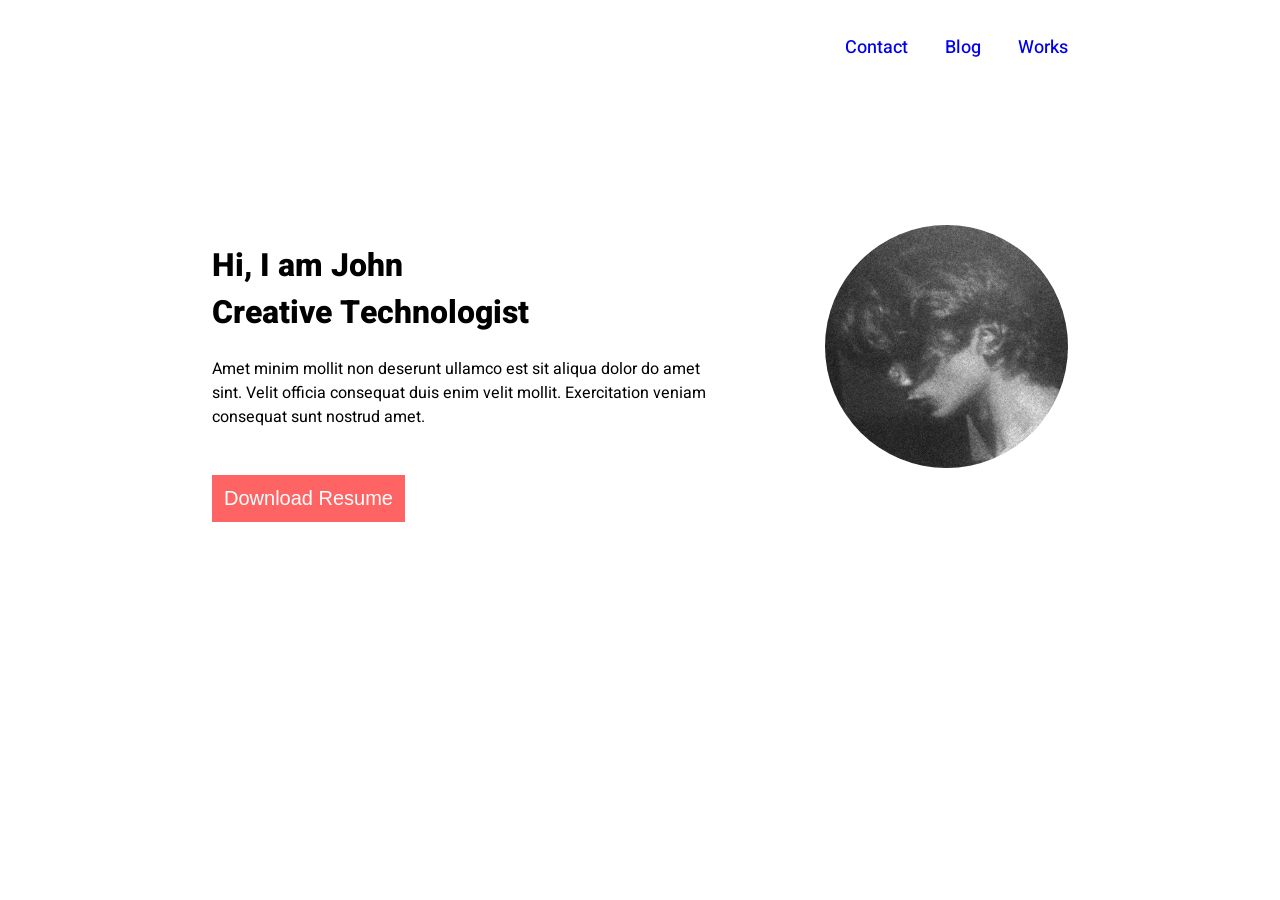
==== index.html @ 4af4e21b "this is copy of portfolio" ====
<!DOCTYPE html>
<html lang="en">
<head>
    <meta charset="UTF-8">
    <meta name="viewport" content="width=device-width, initial-scale=1.0">
 <link rel="preconnect" href="https://fonts.googleapis.com">
<link rel="preconnect" href="https://fonts.gstatic.com" crossorigin>
<link href="https://fonts.googleapis.com/css2?family=Heebo:wght@100..900&display=swap" rel="stylesheet">
    <title>Document</title>
    <link rel="stylesheet" href="style/main.css">
</head>
<body>
    <header class="container">
    <nav>
        <ul>
            <li><a href="#">Works</a></li>
            <li><a href="#">Blog</a></li>
            <li><a href="#">Contact</a></li>
        </ul>
    </nav>
    </header>    
    <div class="center-container heebo-bold">
        <div class="lef-side">
            <h1 class="heebo-bold">Hi, I am John <br>
            Creative Technologist</h1>
            <div class="para">
            <p class="heebo-regular">
                Amet minim mollit non deserunt ullamco est sit aliqua dolor do amet <br> sint. Velit officia consequat duis enim velit mollit. Exercitation veniam consequat sunt nostrud amet.  
            </p>
            </div>
            <button class="download">Download Resume</button>
        </div>
        <div class="right-side">
            <div class="second"></div>
            <img src="images/5.jpeg" alt="Profile Image">
            
        </div>
    </div>

</body>
</html>
---- style/main.css ----
*{
    text-decoration: none;
    list-style: none;
    
} 
 body{
    margin: 0;
 }
.container{
    width: 856px;
    margin:  auto;
    height: 55px;
    font-family: "Heebo", sans-serif;
    font-optical-sizing: auto;
    font-weight: 500;
    font-style: normal;
}
nav{
    margin-top: 20px;
}
nav ul{
    margin: 0;
    padding: 0;
    list-style: none;
    margin-top: -20px;
}
nav ul li{
    margin-top: 34px;
    display: inline;
    float: right;
    margin-left: 37px;
    font-size: 18px;
}
.heebo{
  font-family: "Heebo", sans-serif;
  font-optical-sizing: auto;
  font-weight: 500;
  font-style: normal;
  color: black;
}
.heebo-regular {
  font-family: "Heebo", sans-serif;
  font-optical-sizing: auto;
  font-weight: 400;
  font-style: normal;
}
.heebo-bold {
  font-family: "Heebo", sans-serif;
  font-optical-sizing: auto;
  font-weight: 800;
  font-style: normal;
}

.center-container{
    width: 856px;
    height: 306px;
    justify-content: center;
    display: flex;
    align-items: center;
    margin: auto;
    margin-top: 163px;
}
.left-side{
    width: 491px;
}
.left-side h1{
    line-height: 60px;
    font-size: 44px;
}
.left-side .para{
    width: 66px;
    line-height: auto;
}

.right-side{
    width: 365px;
    height: 243px;
    float: right;
}
img{
    width: 243px;
    height: 243px;
    border-radius: 50%;
    margin-top: -25px;
    margin-left: 117px;
}
.second{
    width: 243px;
    height: 243px;display: inline;
    border-radius: 50%;
    background-color: burlywood;
    z-index: -1;
}
.download{
    margin-top: 30px;
    font-size: 20px;
    padding: 12px;
    background-color: #FF6464;
    color: white;
    box-shadow: none;
    border: none;
}
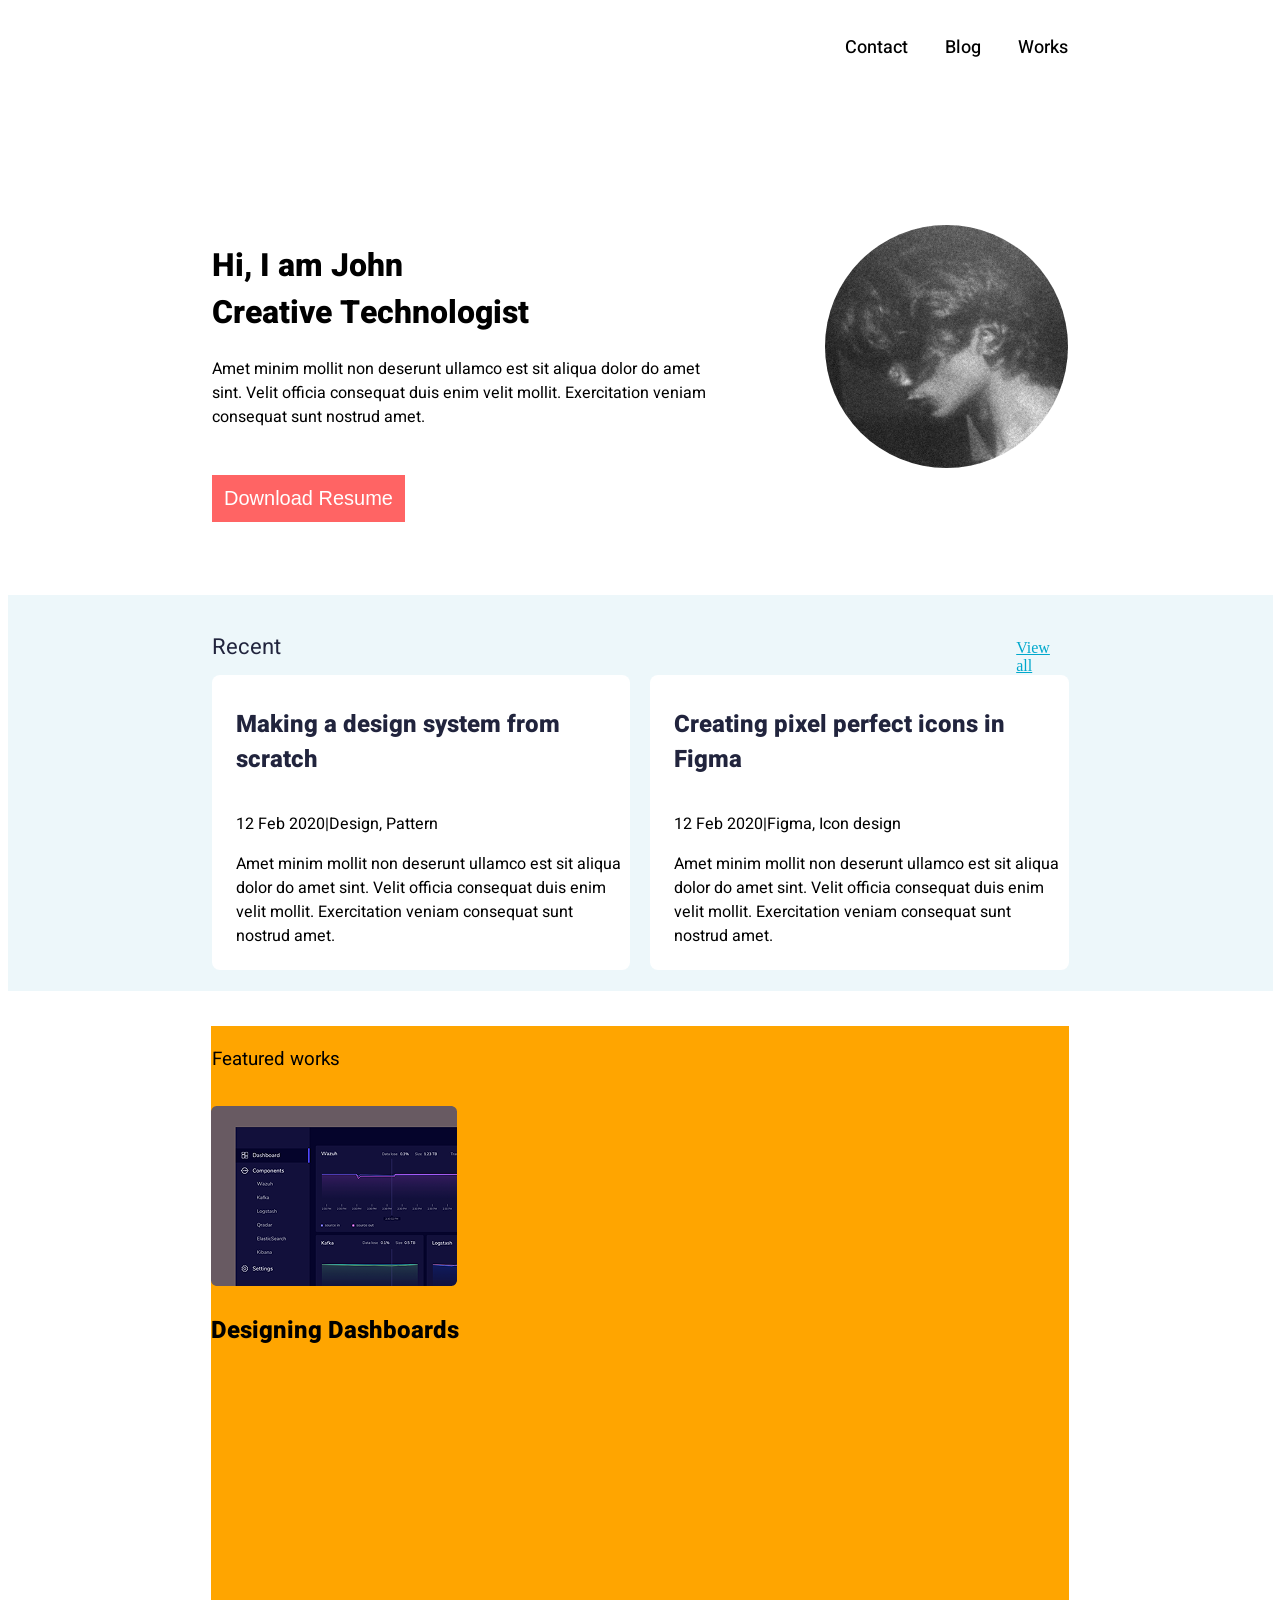
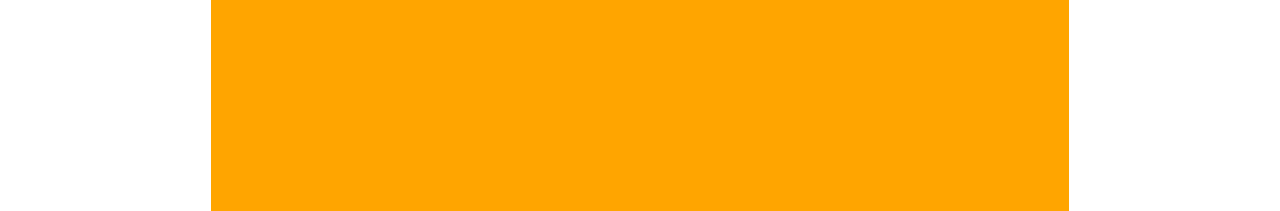
==== commit 29420164: "added recent" ====
--- a/index.html
+++ b/index.html
@@ -32,8 +32,45 @@
         </div>
         <div class="right-side">
             <div class="second"></div>
-            <img src="images/5.jpeg" alt="Profile Image">
+            <img src="images/5.jpeg" alt="Profile Image" class="logo-image">
             
+        </div>
+    </div>
+    <div class="recent-main">
+        <div class="heading">
+            <h3 class="heebo-regular">Recent posts</h3>
+       <a href="#">View all</a>
+        </div>
+        <div class="head-main">
+
+        <div class="right-head">
+
+            <h2 class="heebo-bold">Making a design system from scratch</h2>
+            <p class="heebo-regular">12 Feb 2020ㅤ|ㅤDesign, Pattern</p>
+            <p class="text-left heebo-regular">
+                Amet minim mollit non deserunt ullamco est sit aliqua dolor do amet sint. Velit officia consequat duis enim velit mollit. Exercitation veniam consequat sunt nostrud amet.
+            </p>
+
+        </div>
+
+        <div class="left-head">
+
+            <h2 class="heebo-bold">Creating pixel perfect icons in Figma</h2>
+            <p class="heebo-regular">12 Feb 2020ㅤ|ㅤFigma, Icon design</p>
+            <p class="text-right heebo-regular">
+                Amet minim mollit non deserunt ullamco est sit aliqua dolor do amet sint. Velit officia consequat duis enim velit mollit. Exercitation veniam consequat sunt nostrud amet.
+            </p>
+
+        </div>
+        </div>
+    </div>
+    <div class="featured-work heebo-regular">
+        <div class="heading">
+            <h3 class="heebo-regular">Featured works</h3>
+        </div>
+        <div class="image"><img src="images/oneimage.png" alt=""></div>
+        <div class="text">
+            <h2 class="heebo-bold">Designing Dashboards</h2>
         </div>
     </div>
 
--- a/style/main.css
+++ b/style/main.css
@@ -6,6 +6,44 @@
  body{
     margin: 0;
  }
+ nav{
+     margin-top: 20px;
+    }
+    nav ul{
+        margin: 0;
+        padding: 0;
+        list-style: none;
+        margin-top: -20px;
+    }
+    nav ul li{
+        margin-top: 34px;
+        display: inline;
+        float: right;
+        margin-left: 37px;
+        font-size: 18px;
+    }
+    nav ul li a {
+        color: black;
+    }
+    .heebo{
+        font-family: "Heebo", sans-serif;
+        font-optical-sizing: auto;
+        font-weight: 500;
+        font-style: normal;
+        color: black;
+    }
+    .heebo-regular {
+        font-family: "Heebo", sans-serif;
+  font-optical-sizing: auto;
+  font-weight: 400;
+  font-style: normal;
+}
+.heebo-bold {
+    font-family: "Heebo", sans-serif;
+    font-optical-sizing: auto;
+    font-weight: 800;
+    font-style: normal;
+}
 .container{
     width: 856px;
     margin:  auto;
@@ -15,42 +53,6 @@
     font-weight: 500;
     font-style: normal;
 }
-nav{
-    margin-top: 20px;
-}
-nav ul{
-    margin: 0;
-    padding: 0;
-    list-style: none;
-    margin-top: -20px;
-}
-nav ul li{
-    margin-top: 34px;
-    display: inline;
-    float: right;
-    margin-left: 37px;
-    font-size: 18px;
-}
-.heebo{
-  font-family: "Heebo", sans-serif;
-  font-optical-sizing: auto;
-  font-weight: 500;
-  font-style: normal;
-  color: black;
-}
-.heebo-regular {
-  font-family: "Heebo", sans-serif;
-  font-optical-sizing: auto;
-  font-weight: 400;
-  font-style: normal;
-}
-.heebo-bold {
-  font-family: "Heebo", sans-serif;
-  font-optical-sizing: auto;
-  font-weight: 800;
-  font-style: normal;
-}
-
 .center-container{
     width: 856px;
     height: 306px;
@@ -77,7 +79,7 @@
     height: 243px;
     float: right;
 }
-img{
+.logo-image{
     width: 243px;
     height: 243px;
     border-radius: 50%;
@@ -99,4 +101,88 @@
     color: white;
     box-shadow: none;
     border: none;
+}
+.recent-main{
+    width: 1265px;
+    height: 396px;
+    margin: auto;
+    background-color: #EDF7FA;
+    align-items: center;
+    margin-top: 71px;
+    margin-bottom: 35px;
+}
+.heading{
+    height: 60px;
+    /* background-color: red; */
+    margin: auto;
+    width: 857px;
+    display: flex;
+    margin-bottom: 20px;
+    
+}
+.recent-main h3{
+    float: left;
+    line-height: 60px;
+    color: #21243D;
+    font-size: 22px;
+    display: inline;
+}
+.recent-main a{
+    color: #00A8CC;
+    text-decoration: underline;
+    font-size: 16px;
+    margin-top: 44px;
+    float: right;
+    margin-left: 680px;
+}
+.head-main{
+    width: 857px;
+    height: 296px;
+    /* background-color: rgb(56, 255, 115); */
+    margin: auto;
+    display: flex;
+}
+.right-head{
+    width: 418px;
+    height: 295px;
+    background-color: white;
+    justify-content: center;
+    align-items: center;
+    padding-left: 24px;
+    border-radius: 8px;
+}
+.right-head h2{
+    width: 374px;
+    height: 85px;
+    margin-top: 32px;
+    color: #21243D;
+}
+.right-head p{
+    line-height: auto;
+}
+.left-head{
+    margin-left: 20px;
+    width: 418px;
+    height: 295px;
+    background-color: white;
+    float: right;
+    border-radius: 8px;
+    align-items: center;
+    padding-left: 24px;
+}
+.left-head h2{
+    width: 374px;
+    height: 85px;
+    margin-top: 32px;
+    color: #21243D;
+}
+.featured-work{
+    background-color: orange;
+    margin: auto;
+    width: 858px;
+    height: 785px;
+}
+.image{
+    width: 246px;
+    height: 180px;display: inline;
 }
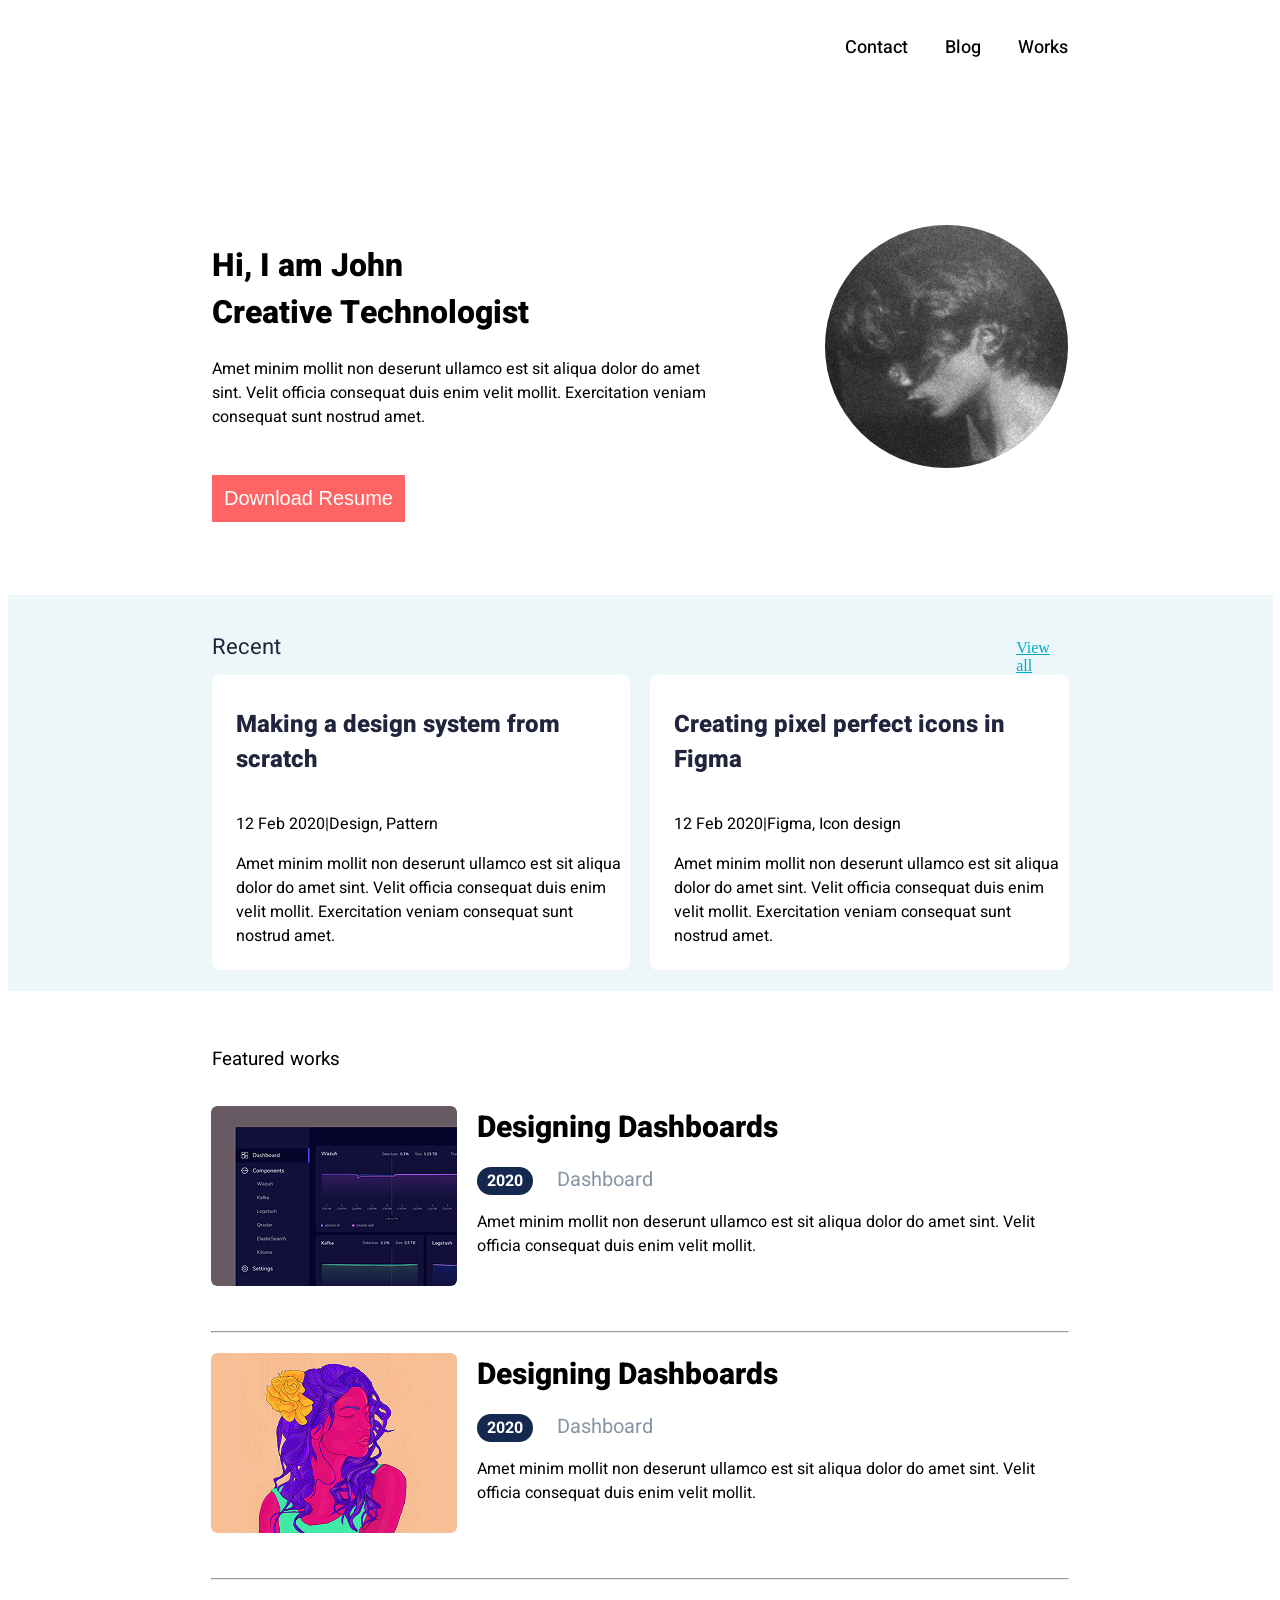
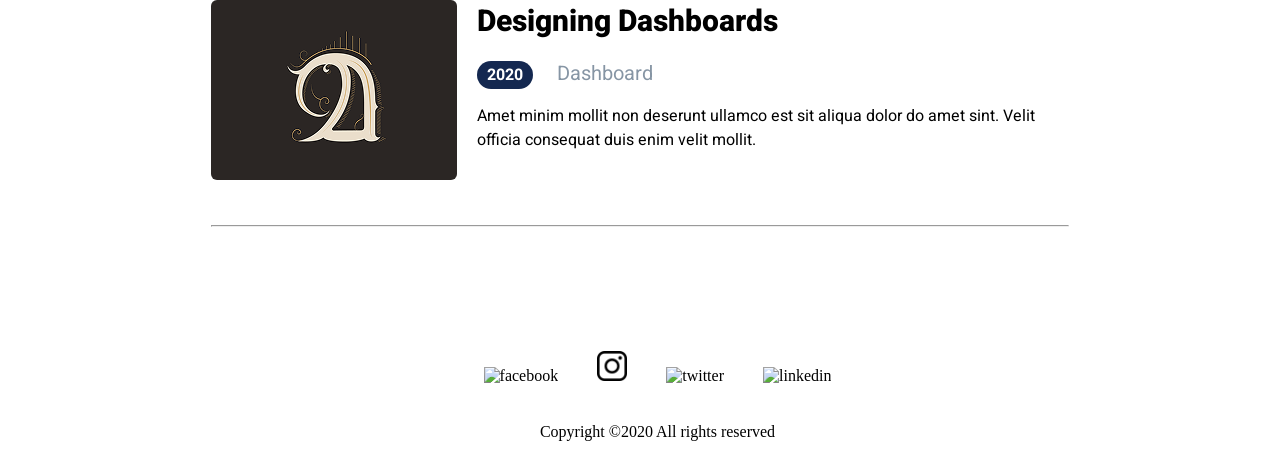
==== commit 6801345f: "completed home page alhumdulillha" ====
--- a/index.html
+++ b/index.html
@@ -68,11 +68,84 @@
         <div class="heading">
             <h3 class="heebo-regular">Featured works</h3>
         </div>
-        <div class="image"><img src="images/oneimage.png" alt=""></div>
+        <!-- <div class="image"><img src="images/oneimage.png" alt=""></div>
         <div class="text">
             <h2 class="heebo-bold">Designing Dashboards</h2>
-        </div>
+        </div> -->
+        <!-- 1st div -->
+         <div class="division1">
+    <div class="work-image">
+
+      <img src="./images/oneimage.png">
+
     </div>
+    
+    <div class="content">
+      <h3 class="heebo-bold">Designing Dashboards</h3>
+      <div class="para-content">
+        <span class="part-1">2020</span>
+        <span class="ctg">Dashboard</span>
+      </div>
+      <p class="heebo-regular">Amet minim mollit non deserunt ullamco est sit aliqua dolor do amet sint. Velit officia consequat duis enim velit mollit.</p>
+    </div>
+  </div>
+<hr>
+<!-- 2nd division -->
+       <div class="division1">
+    <div class="work-image">
+
+      <img src="./images/secondimage.png">
+
+    </div>
+    
+    <div class="content">
+      <h3 class="heebo-bold">Designing Dashboards</h3>
+      <div class="para-content">
+        <span class="part-1">2020</span>
+        <span class="ctg">Dashboard</span>
+      </div>
+      <p class="heebo-regular">Amet minim mollit non deserunt ullamco est sit aliqua dolor do amet sint. Velit officia consequat duis enim velit mollit.</p>
+    </div>
+  </div>
+<hr>
+ <!-- third division -->
+   <div class="division1">
+    <div class="work-image">
+
+      <img src="./images/thirdimage.png">
+
+    </div>
+    
+    <div class="content">
+      <h3 class="heebo-bold">Designing Dashboards</h3>
+      <div class="para-content">
+        <span class="part-1">2020</span>
+        <span class="ctg">Dashboard</span>
+      </div>
+      <p class="heebo-regular">Amet minim mollit non deserunt ullamco est sit aliqua dolor do amet sint. Velit officia consequat duis enim velit mollit.</p>
+    </div>
+  </div>
+<hr>
+    </div>
+    </div>
+    
+     
+    </div>
+    
+         
+  <!-- footer -->
+   <footer><div class="icons-main">
+    <img src="/images/facebook.png" alt="facebook" class="icons">
+    <img src="/images/instagram.png" alt="instagram" class="icons">
+    <img src="/images/twitter.png" alt="twitter" class="icons">
+    <img src="/images/linkedin.png" alt="linkedin" class="icons">
+    </div>
+   </footer>
+   <div class="copy">Copyright ©2020 All rights reserved</div>
+   
+    
+ 
+
 
 </body>
 </html>
--- a/style/main.css
+++ b/style/main.css
@@ -177,12 +177,84 @@
     color: #21243D;
 }
 .featured-work{
-    background-color: orange;
+    /* background-color: orange; */
     margin: auto;
     width: 858px;
     height: 785px;
 }
-.image{
+/* .image{
     width: 246px;
     height: 180px;display: inline;
+} */
+ 
+.division1{
+  display: flex; 
+  padding-bottom: 30px;
+}
+
+.work-image img {
+  width: 246px;
+  height: 180px;
+  object-fit: cover;
+  border-radius: 6px;
+}
+.content{
+    margin-left: 20px;
+}
+.content h3 {
+  font-size: 30px;
+  margin: 0 0 15px 0;
+}
+
+.para-content{
+  margin-bottom: 15px;
+}
+
+.part-1{
+  background-color: #142850;
+  color: white;
+  padding: 2px 10px;
+  border-radius: 16px;
+  font-weight: bold;
+  margin-right: 20px;
+}
+
+.ctg {
+  color: #8695A4;
+  font-size: 20px;
+}
+
+.ctg p {
+  line-height: auto;
+  margin: 0;
+}
+hr{
+    margin-bottom: 20px;
+}
+footer{
+    width: 1152px;
+    height: 182px;
+    margin: auto;
+    display: flex;
+    align-items: center;
+    justify-content: center;
+}
+footer .icon-main{
+    width: 232px;
+    height: 32px;
+    align-items: center;
+}
+footer .icons{
+    width: 30px;
+    height: 30px;
+    padding-left: 35px;
+    margin-top: 132px;
+}
+.copy{
+    display: flex;
+    justify-content: center;
+    align-items: center;
+    margin-left: 35px;
+    margin-top: 30px;
+    margin-bottom: 30px;
 }
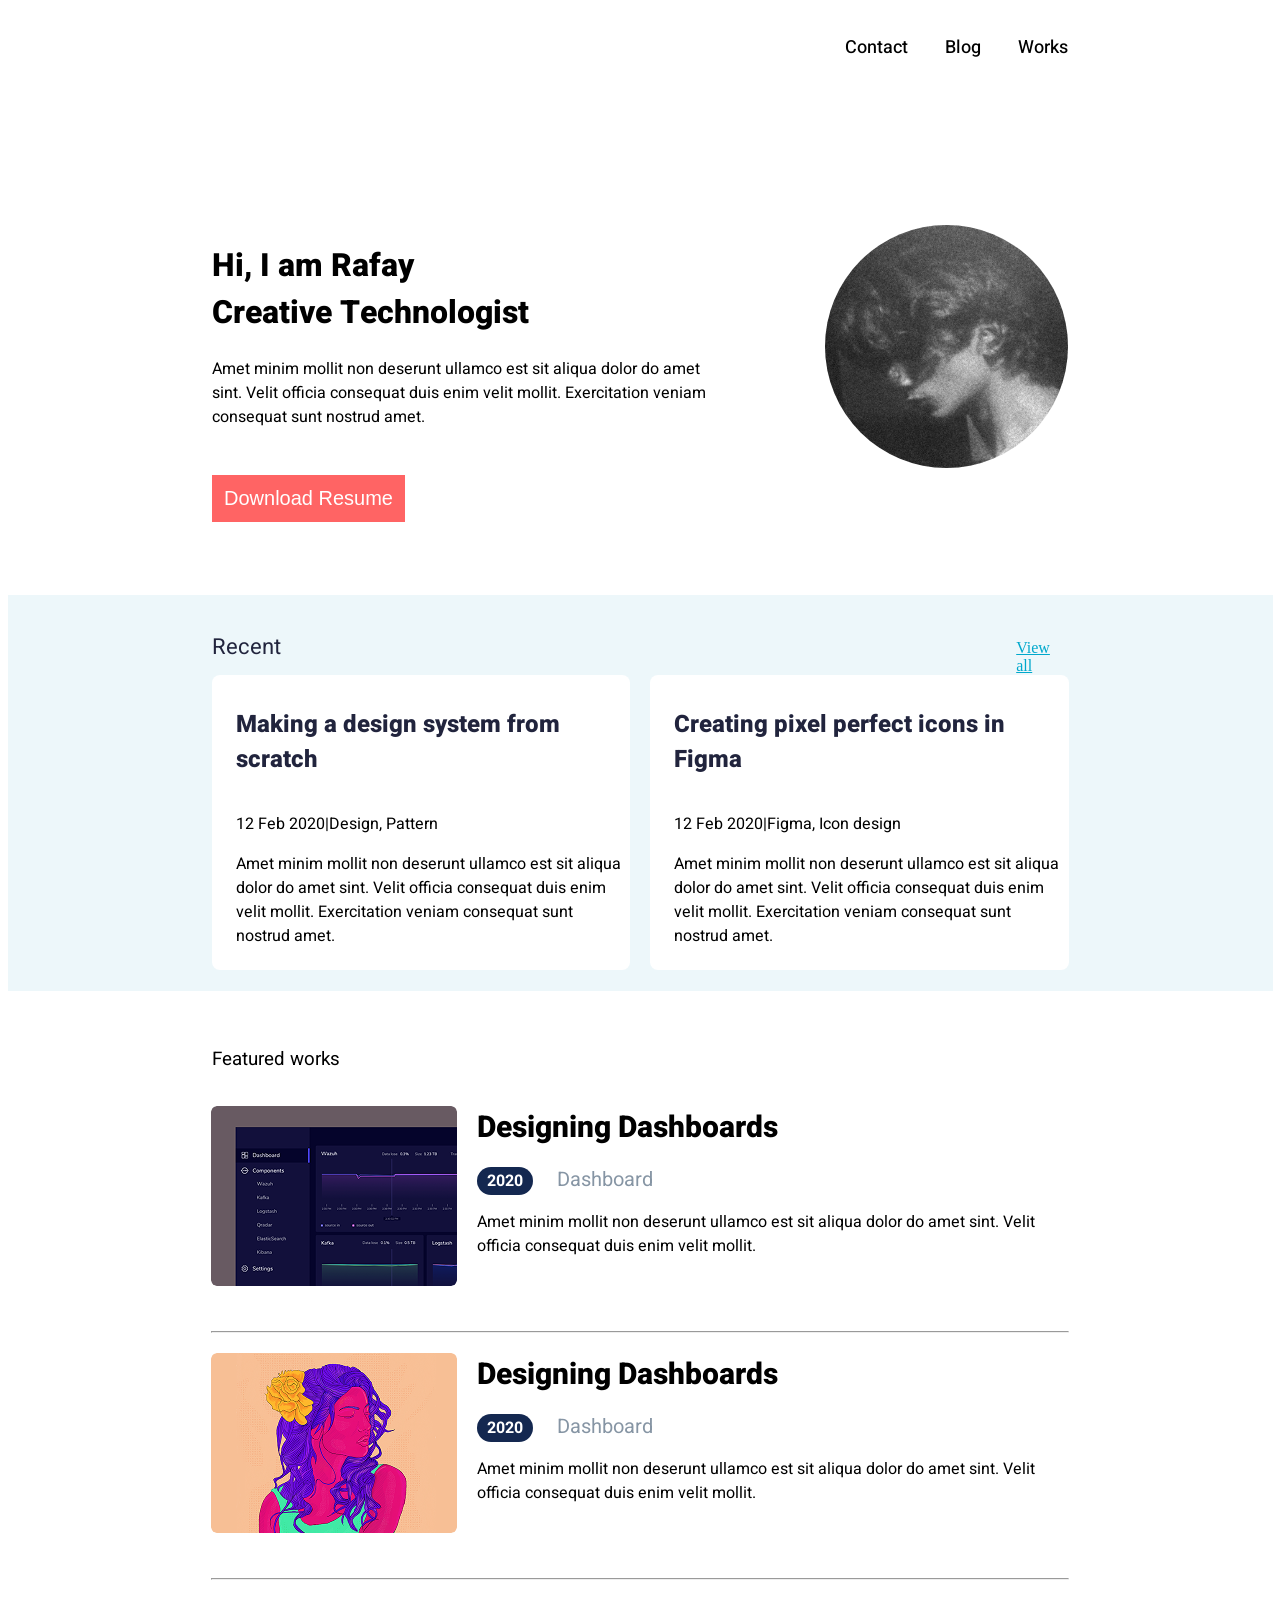
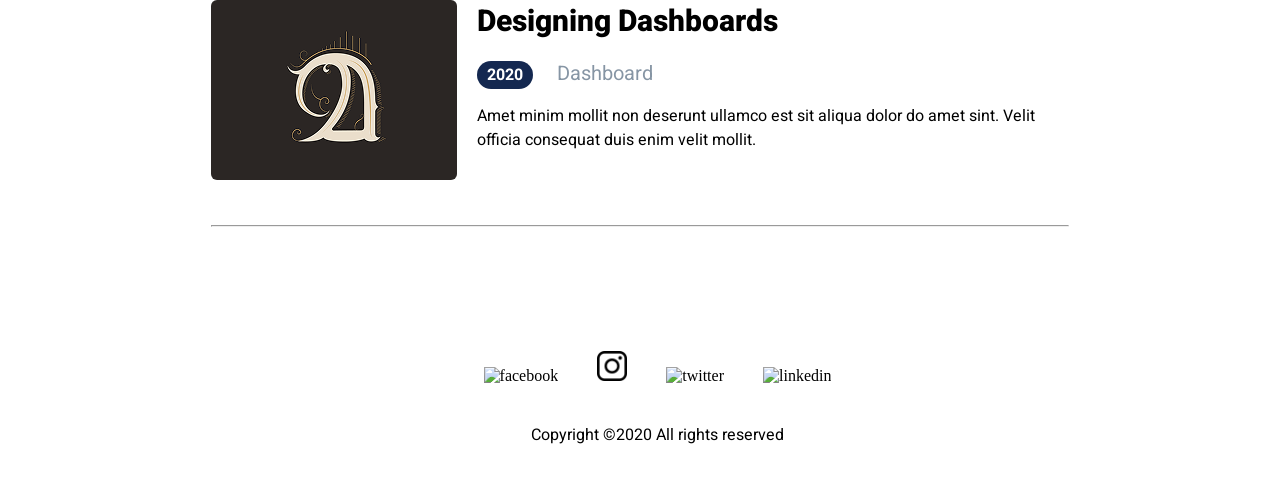
==== commit 9f1dd183: "full work done" ====
--- a/index.html
+++ b/index.html
@@ -21,7 +21,7 @@
     </header>    
     <div class="center-container heebo-bold">
         <div class="lef-side">
-            <h1 class="heebo-bold">Hi, I am John <br>
+            <h1 class="heebo-bold">Hi, I am Rafay <br>
             Creative Technologist</h1>
             <div class="para">
             <p class="heebo-regular">
@@ -141,7 +141,7 @@
     <img src="/images/linkedin.png" alt="linkedin" class="icons">
     </div>
    </footer>
-   <div class="copy">Copyright ©2020 All rights reserved</div>
+   <div class="copy heebo-regular">Copyright ©2020 All rights reserved</div>
    
     
  
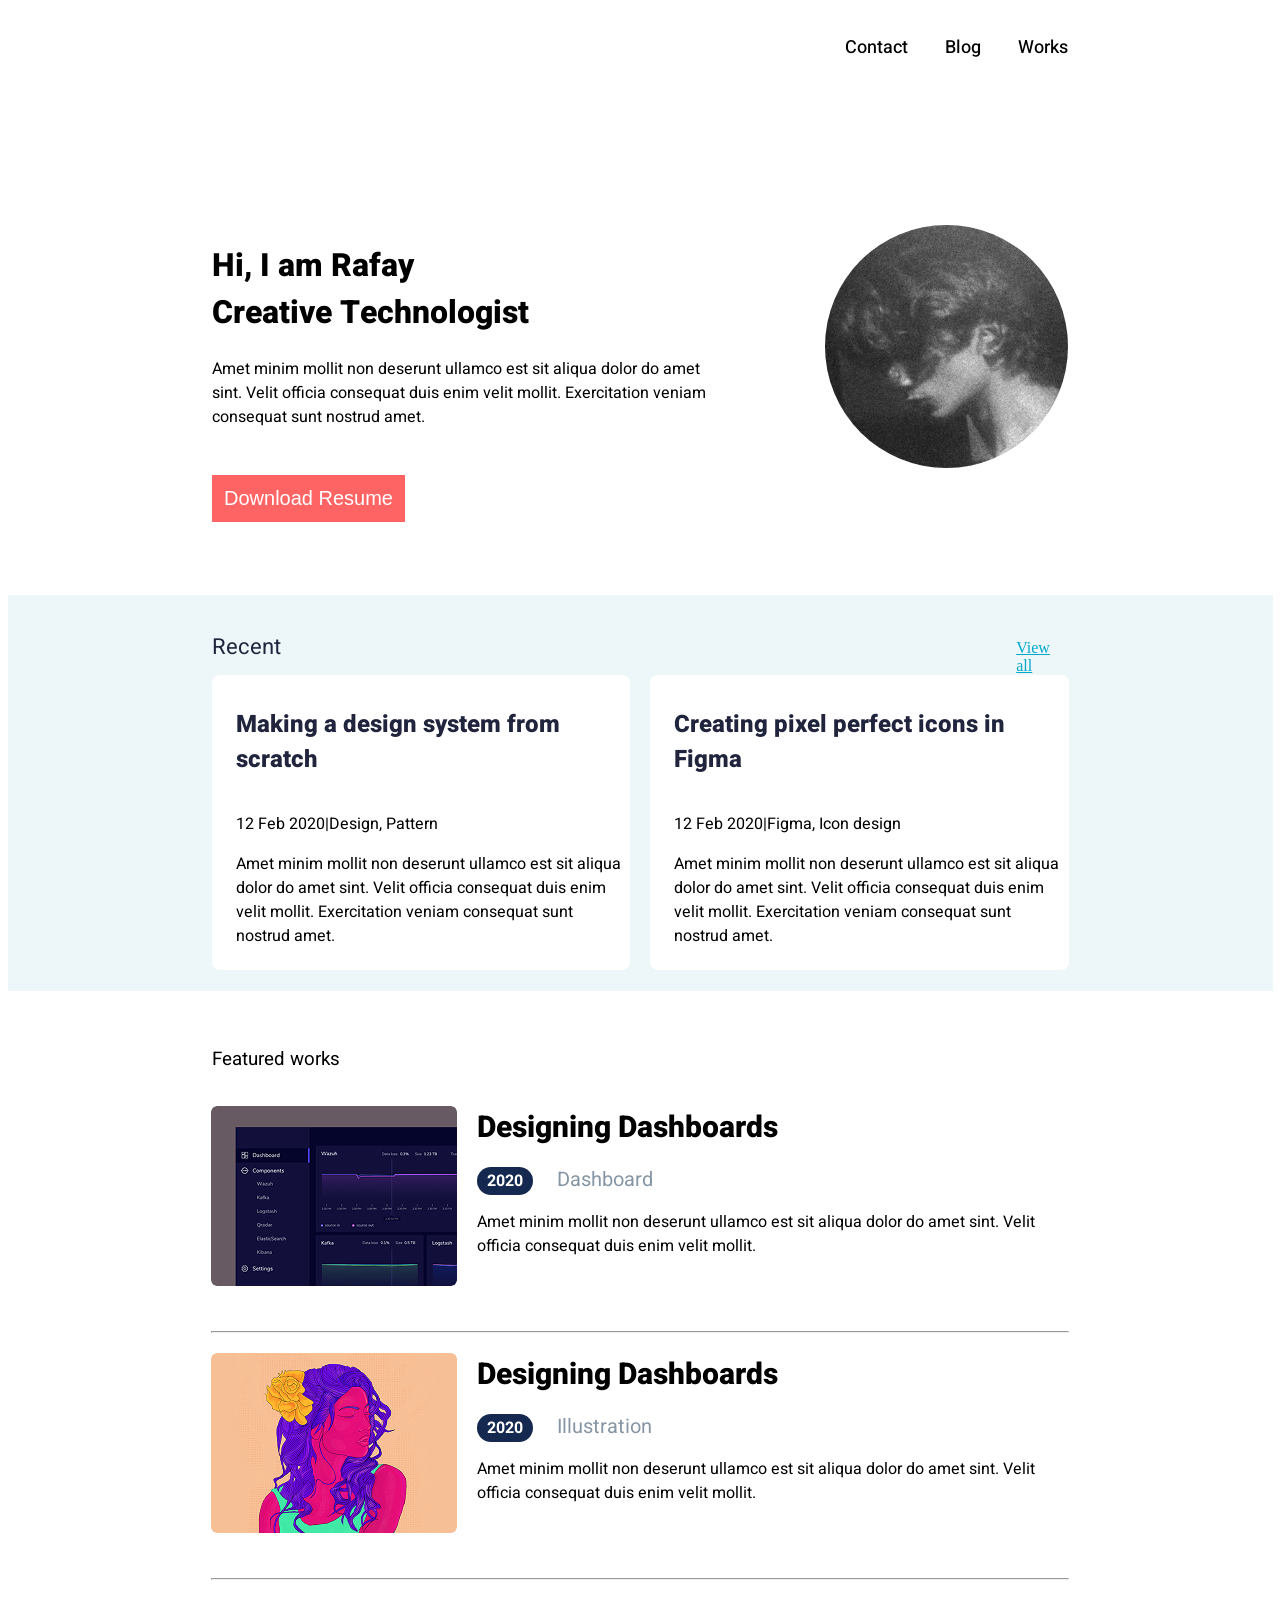
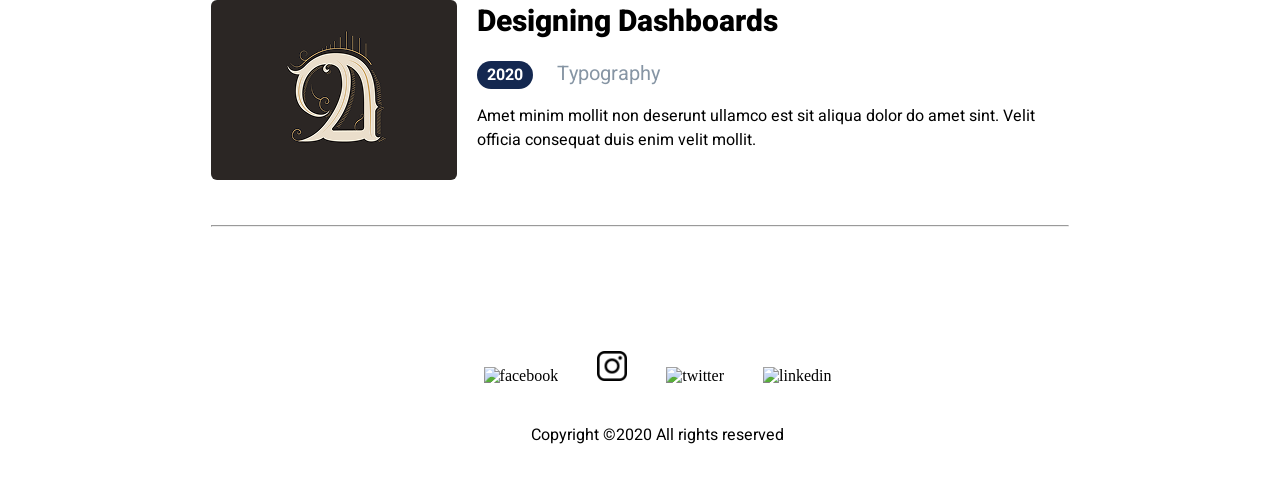
==== commit f4c32fc8: "done" ====
--- a/index.html
+++ b/index.html
@@ -102,7 +102,7 @@
       <h3 class="heebo-bold">Designing Dashboards</h3>
       <div class="para-content">
         <span class="part-1">2020</span>
-        <span class="ctg">Dashboard</span>
+        <span class="ctg">Illustration</span>
       </div>
       <p class="heebo-regular">Amet minim mollit non deserunt ullamco est sit aliqua dolor do amet sint. Velit officia consequat duis enim velit mollit.</p>
     </div>
@@ -120,7 +120,7 @@
       <h3 class="heebo-bold">Designing Dashboards</h3>
       <div class="para-content">
         <span class="part-1">2020</span>
-        <span class="ctg">Dashboard</span>
+        <span class="ctg">Typography</span>
       </div>
       <p class="heebo-regular">Amet minim mollit non deserunt ullamco est sit aliqua dolor do amet sint. Velit officia consequat duis enim velit mollit.</p>
     </div>
--- a/style/main.css
+++ b/style/main.css
@@ -6,25 +6,32 @@
  body{
     margin: 0;
  }
- nav{
+
+ /* NAVIGATION STARTS */
+
+nav{
      margin-top: 20px;
-    }
-    nav ul{
-        margin: 0;
-        padding: 0;
-        list-style: none;
-        margin-top: -20px;
-    }
-    nav ul li{
-        margin-top: 34px;
-        display: inline;
-        float: right;
-        margin-left: 37px;
-        font-size: 18px;
-    }
-    nav ul li a {
-        color: black;
-    }
+}
+nav ul{
+    margin: 0;
+    padding: 0;
+    list-style: none;
+    margin-top: -20px;
+}
+nav ul li{
+   margin-top: 34px;
+    display: inline;
+    float: right;
+    margin-left: 37px;
+    font-size: 18px;
+}
+nav ul li a {
+    color: black;
+}
+
+    /* NAVIGATION ENDS */
+
+    /* HEEBO FONTS STARTS */
     .heebo{
         font-family: "Heebo", sans-serif;
         font-optical-sizing: auto;
@@ -44,6 +51,10 @@
     font-weight: 800;
     font-style: normal;
 }
+
+    /* HEEBO FONTS ENDS */
+
+    /* CONTAINER STARTS */
 .container{
     width: 856px;
     margin:  auto;
@@ -102,6 +113,10 @@
     box-shadow: none;
     border: none;
 }
+
+    /* CONTAINER ENDS */
+
+    /* RECENT STARTS */
 .recent-main{
     width: 1265px;
     height: 396px;
@@ -176,6 +191,11 @@
     margin-top: 32px;
     color: #21243D;
 }
+
+    /* RECENT ENDS */
+
+    /* FEATURED STARTS */
+
 .featured-work{
     /* background-color: orange; */
     margin: auto;
@@ -231,6 +251,10 @@
 hr{
     margin-bottom: 20px;
 }
+
+    /* FEATURES ENDS */
+
+    /* FOOTER STARTS */
 footer{
     width: 1152px;
     height: 182px;
@@ -257,4 +281,5 @@
     margin-left: 35px;
     margin-top: 30px;
     margin-bottom: 30px;
-}+}
+    /* FOOTER ENDS */
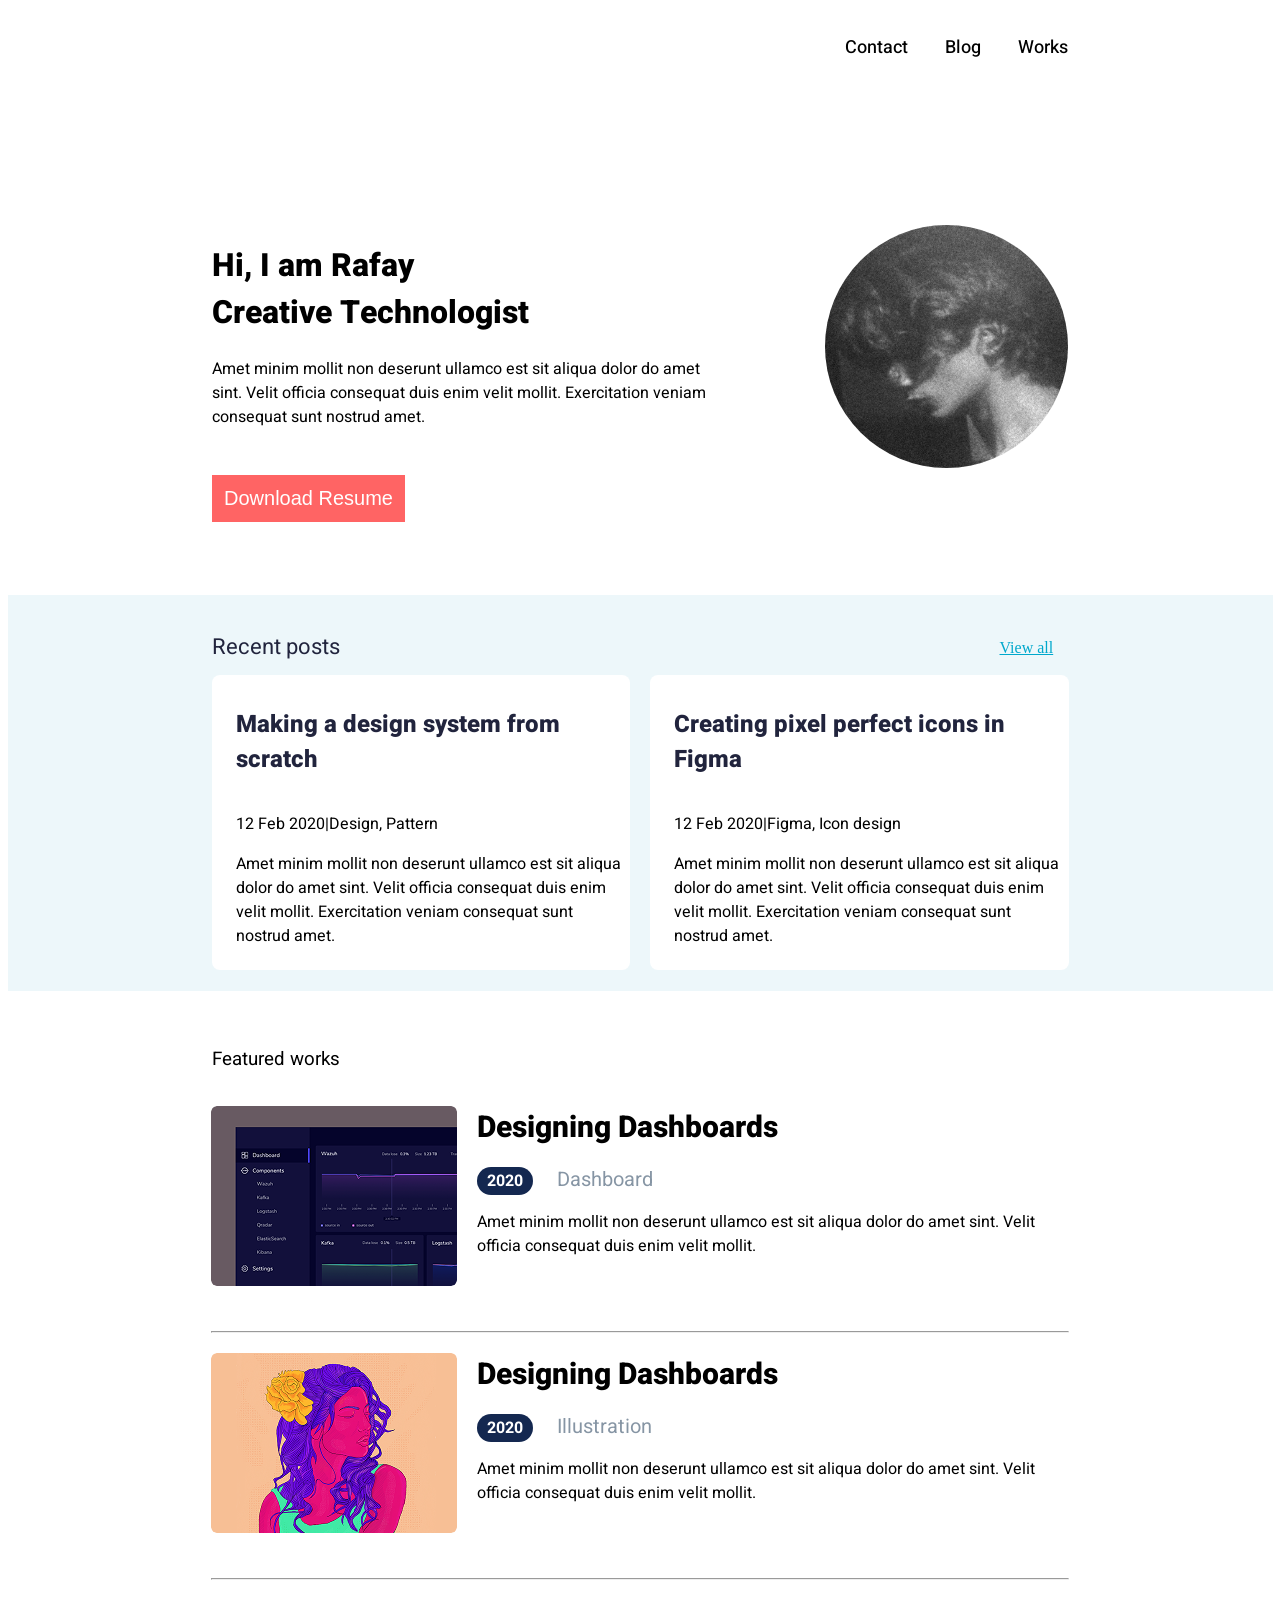
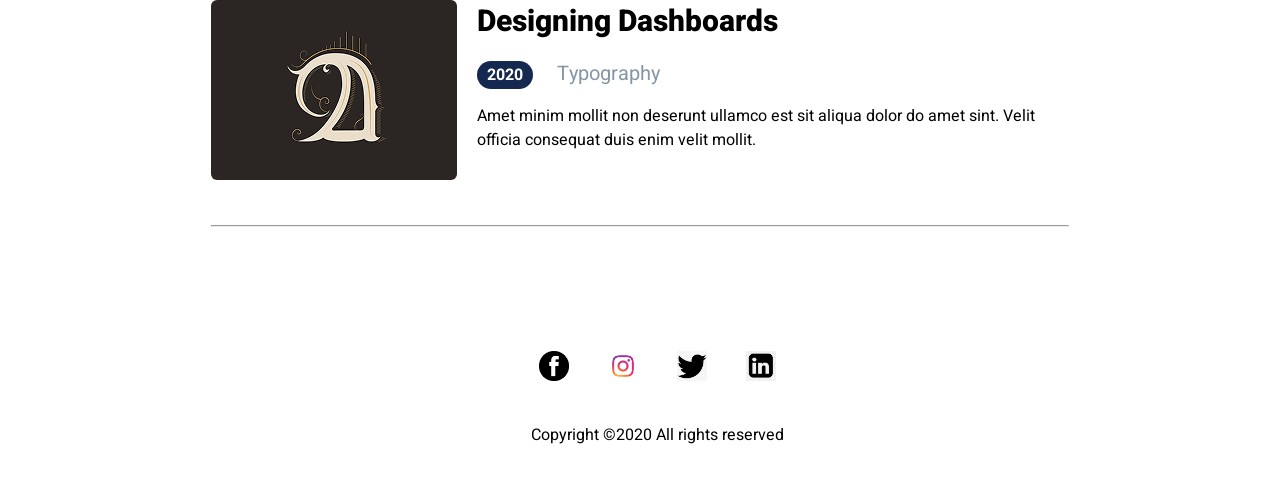
==== commit a0057275: "added pic" ====
--- a/index.html
+++ b/index.html
@@ -136,7 +136,7 @@
   <!-- footer -->
    <footer><div class="icons-main">
     <img src="/images/facebook.png" alt="facebook" class="icons">
-    <img src="/images/instagram.png" alt="instagram" class="icons">
+    <img src="/images/instagram.jpg" alt="instagram" class="icons">
     <img src="/images/twitter.png" alt="twitter" class="icons">
     <img src="/images/linkedin.png" alt="linkedin" class="icons">
     </div>
--- a/style/main.css
+++ b/style/main.css
@@ -148,7 +148,7 @@
     font-size: 16px;
     margin-top: 44px;
     float: right;
-    margin-left: 680px;
+    margin-left: 660px;
 }
 .head-main{
     width: 857px;
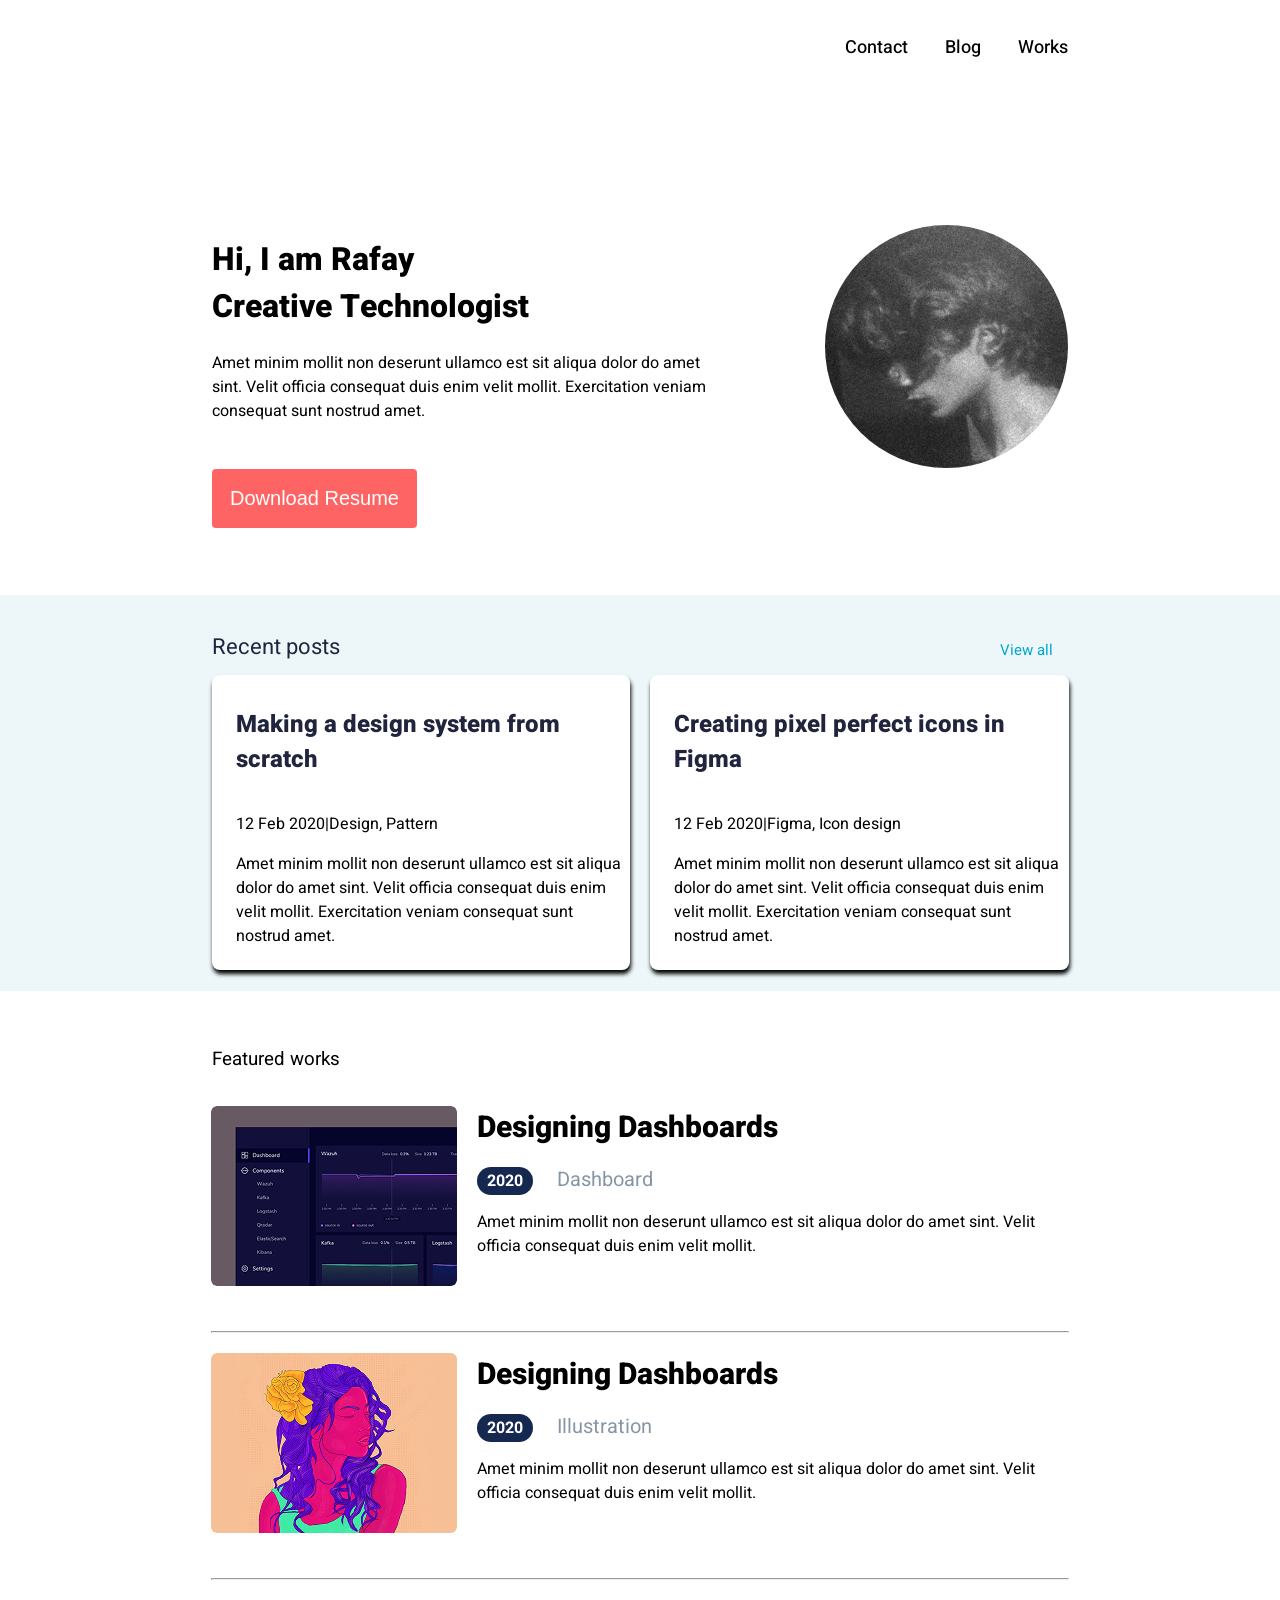
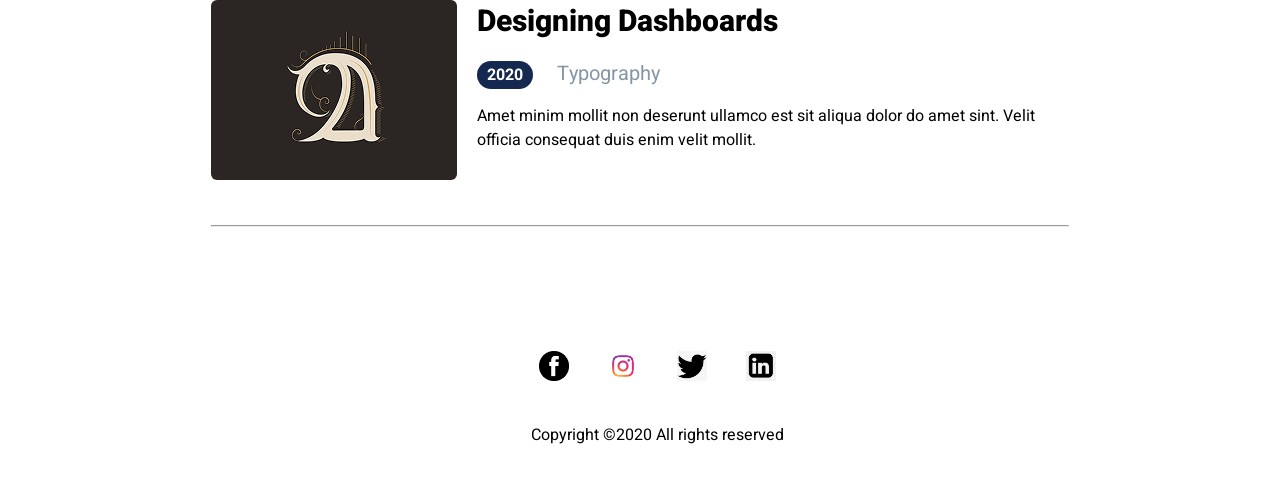
==== commit aaef4913: "added" ====
--- a/index.html
+++ b/index.html
@@ -39,7 +39,7 @@
     <div class="recent-main">
         <div class="heading">
             <h3 class="heebo-regular">Recent posts</h3>
-       <a href="#">View all</a>
+       <a href="#" style="text-decoration: none; font-size: 15px;" class="heebo-regular"; >View all</a>
         </div>
         <div class="head-main">
 
@@ -135,10 +135,10 @@
          
   <!-- footer -->
    <footer><div class="icons-main">
-    <img src="/images/facebook.png" alt="facebook" class="icons">
-    <img src="/images/instagram.jpg" alt="instagram" class="icons">
-    <img src="/images/twitter.png" alt="twitter" class="icons">
-    <img src="/images/linkedin.png" alt="linkedin" class="icons">
+    <img src="images/facebook.png" alt="facebook" class="icon">
+    <img src="images/instagram.jpg" alt="instagram" class="icon">
+    <img src="images/twitter.png" alt="twitter" class="icon">
+    <img src="images/linkedin.png" alt="linkedin" class="icon">
     </div>
    </footer>
    <div class="copy heebo-regular">Copyright ©2020 All rights reserved</div>
--- a/style/main.css
+++ b/style/main.css
@@ -6,11 +6,16 @@
  body{
     margin: 0;
  }
-
+a{
+    text-decoration: none;
+}
  /* NAVIGATION STARTS */
 
 nav{
      margin-top: 20px;
+}
+.view-all{
+    text-decoration: none;
 }
 nav ul{
     margin: 0;
@@ -107,18 +112,19 @@
 .download{
     margin-top: 30px;
     font-size: 20px;
-    padding: 12px;
+    padding: 18px;
     background-color: #FF6464;
     color: white;
     box-shadow: none;
     border: none;
+    border-radius: 4px;
 }
 
     /* CONTAINER ENDS */
 
     /* RECENT STARTS */
 .recent-main{
-    width: 1265px;
+    width: 100%;
     height: 396px;
     margin: auto;
     background-color: #EDF7FA;
@@ -143,6 +149,8 @@
     display: inline;
 }
 .recent-main a{
+    text-decoration: none;
+    text-decoration: none;
     color: #00A8CC;
     text-decoration: underline;
     font-size: 16px;
@@ -165,6 +173,7 @@
     align-items: center;
     padding-left: 24px;
     border-radius: 8px;
+    box-shadow: 1px 4px 4px black;
 }
 .right-head h2{
     width: 374px;
@@ -184,6 +193,7 @@
     border-radius: 8px;
     align-items: center;
     padding-left: 24px;
+    box-shadow: 1px 4px 4px black;
 }
 .left-head h2{
     width: 374px;
@@ -256,6 +266,7 @@
 
     /* FOOTER STARTS */
 footer{
+    margin-top: 132px;
     width: 1152px;
     height: 182px;
     margin: auto;
@@ -263,16 +274,14 @@
     align-items: center;
     justify-content: center;
 }
-footer .icon-main{
-    width: 232px;
-    height: 32px;
-    align-items: center;
-}
-footer .icons{
+footer .icons-main{
+    align-items: center;
+    margin-top: 132px;
+}
+footer .icon{
     width: 30px;
     height: 30px;
     padding-left: 35px;
-    margin-top: 132px;
 }
 .copy{
     display: flex;
